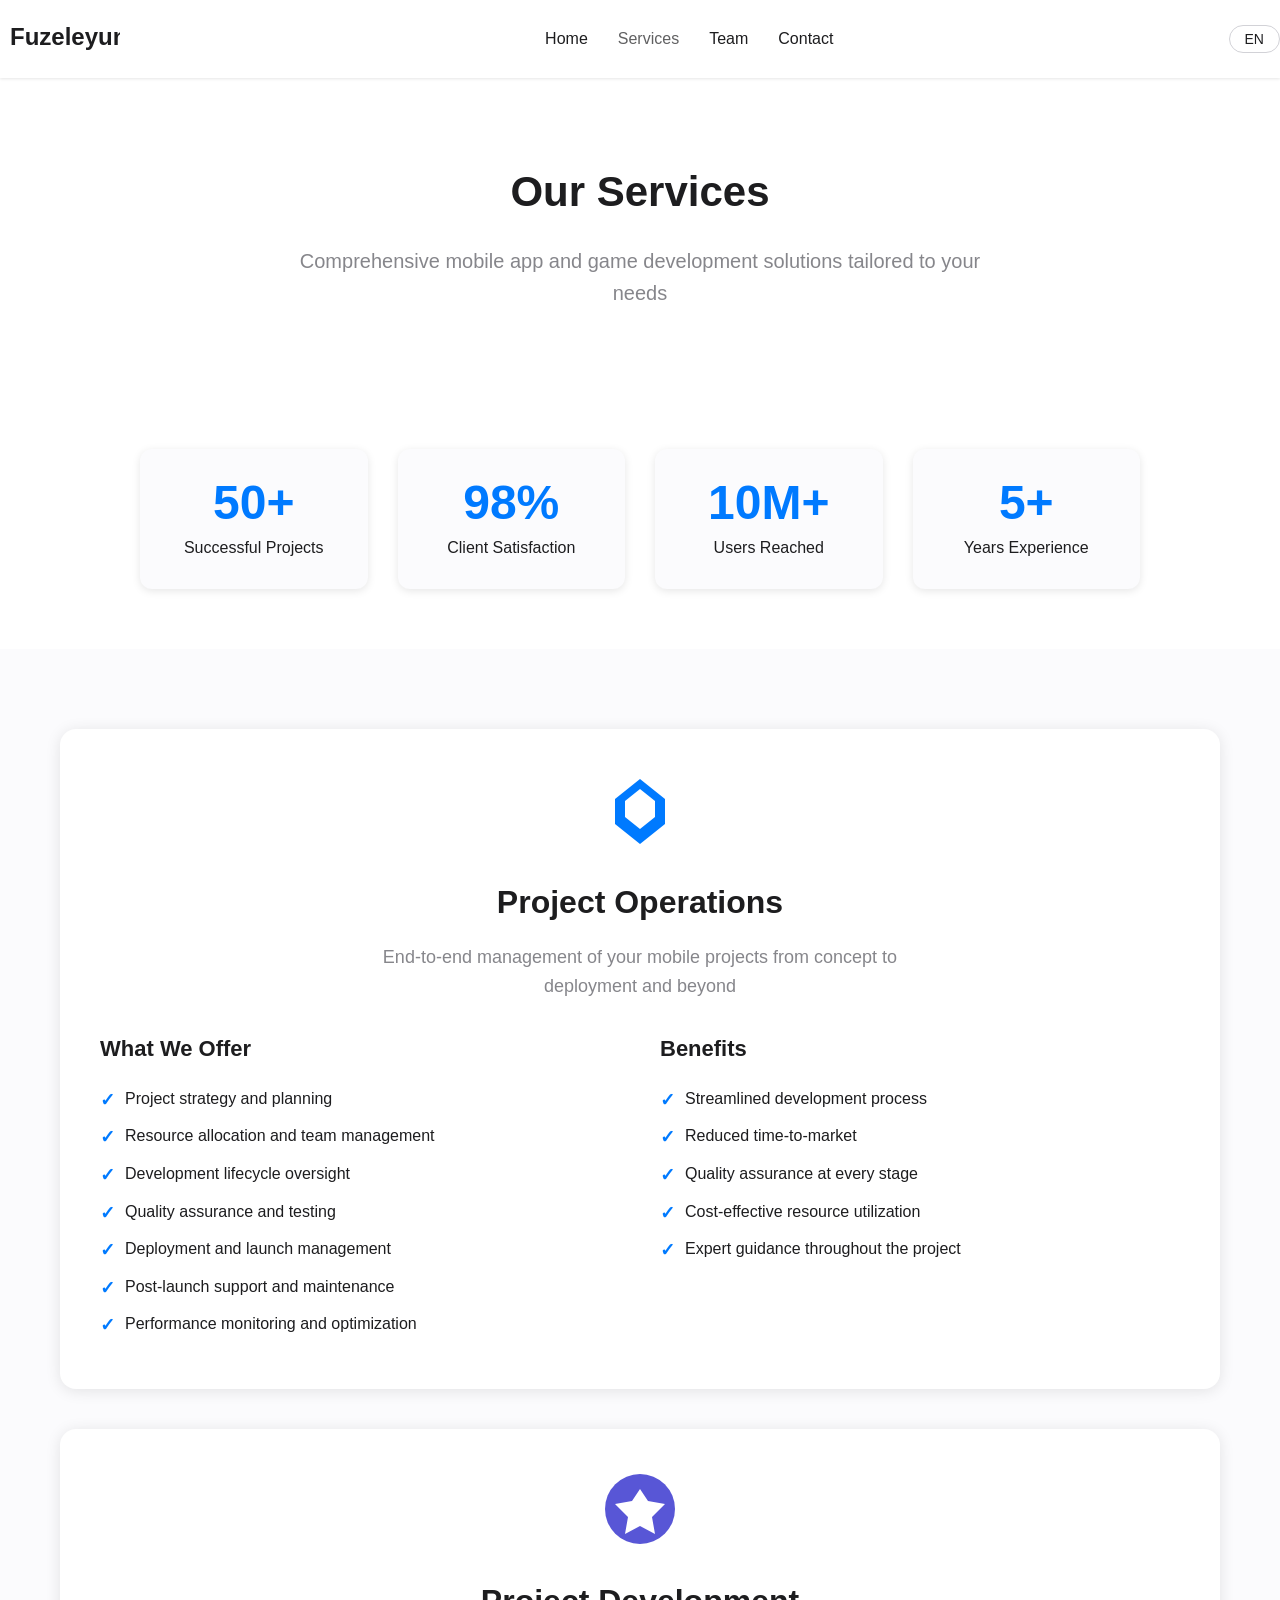
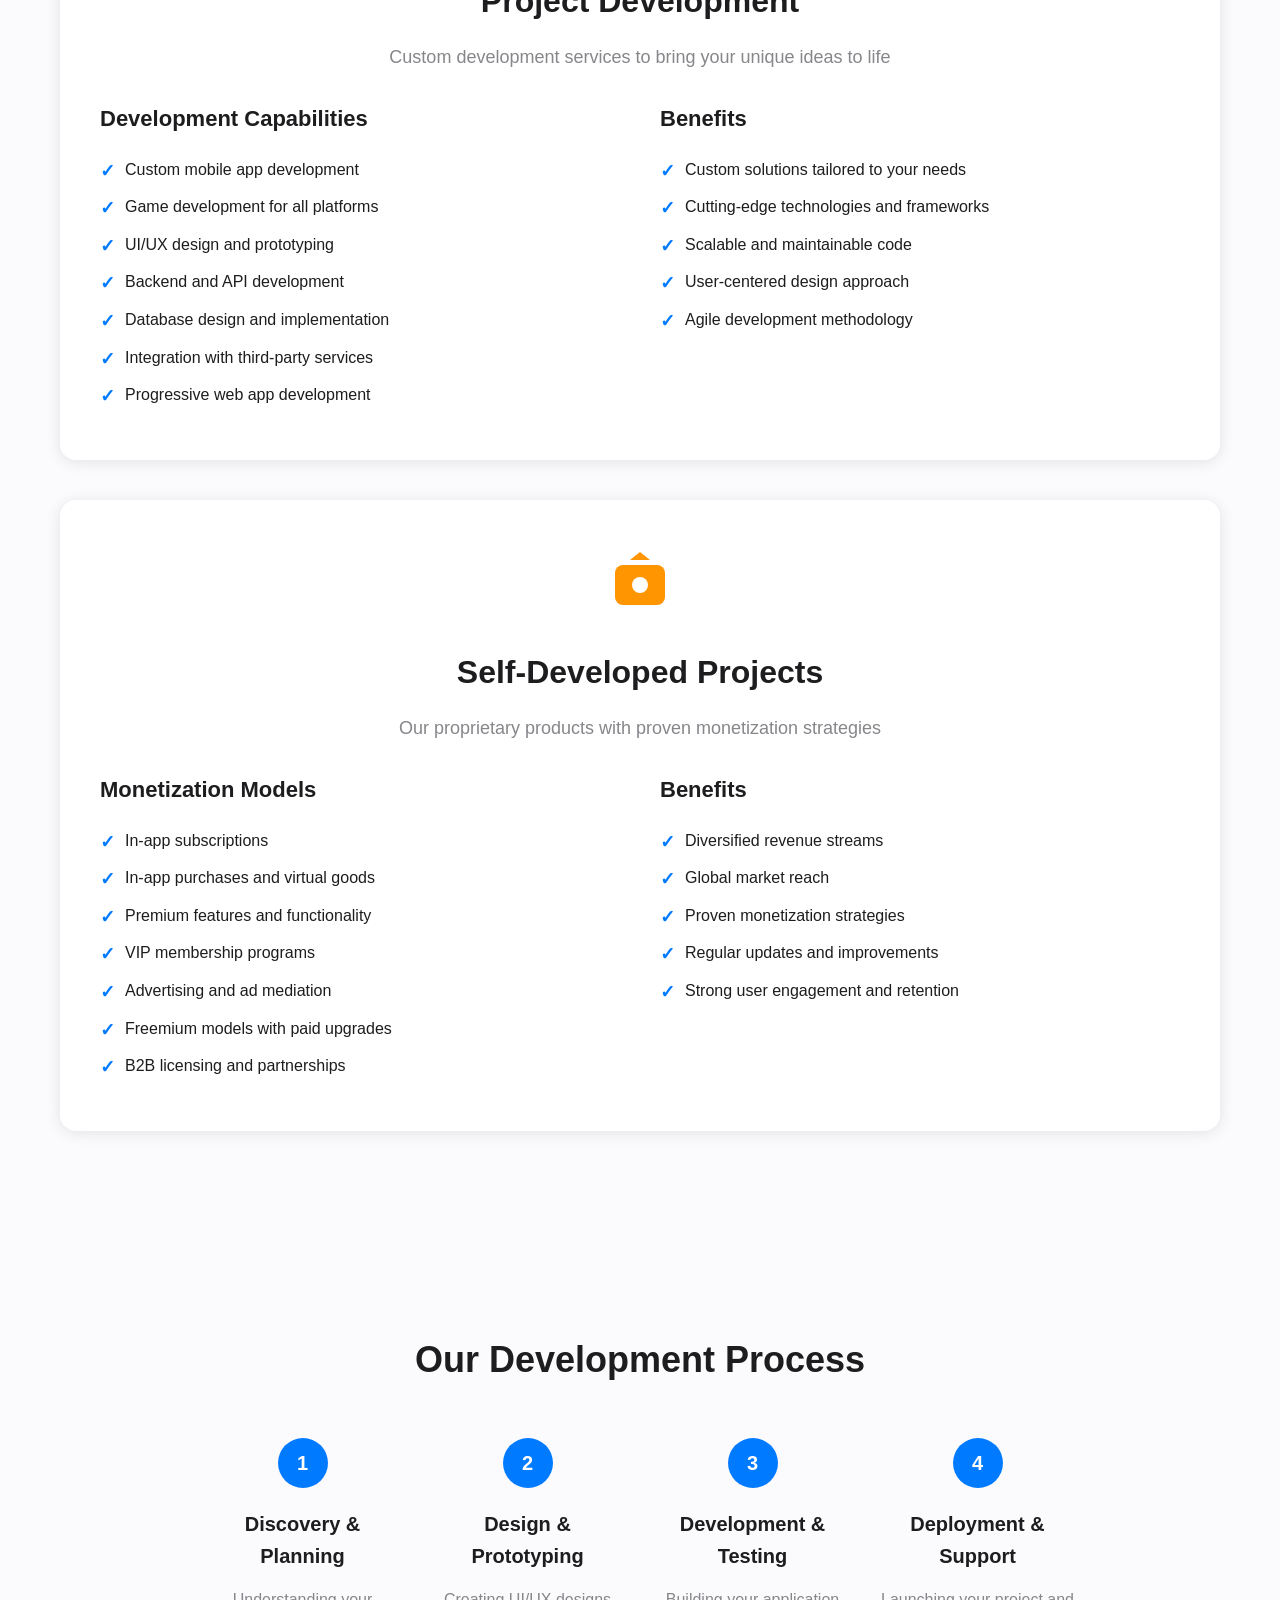
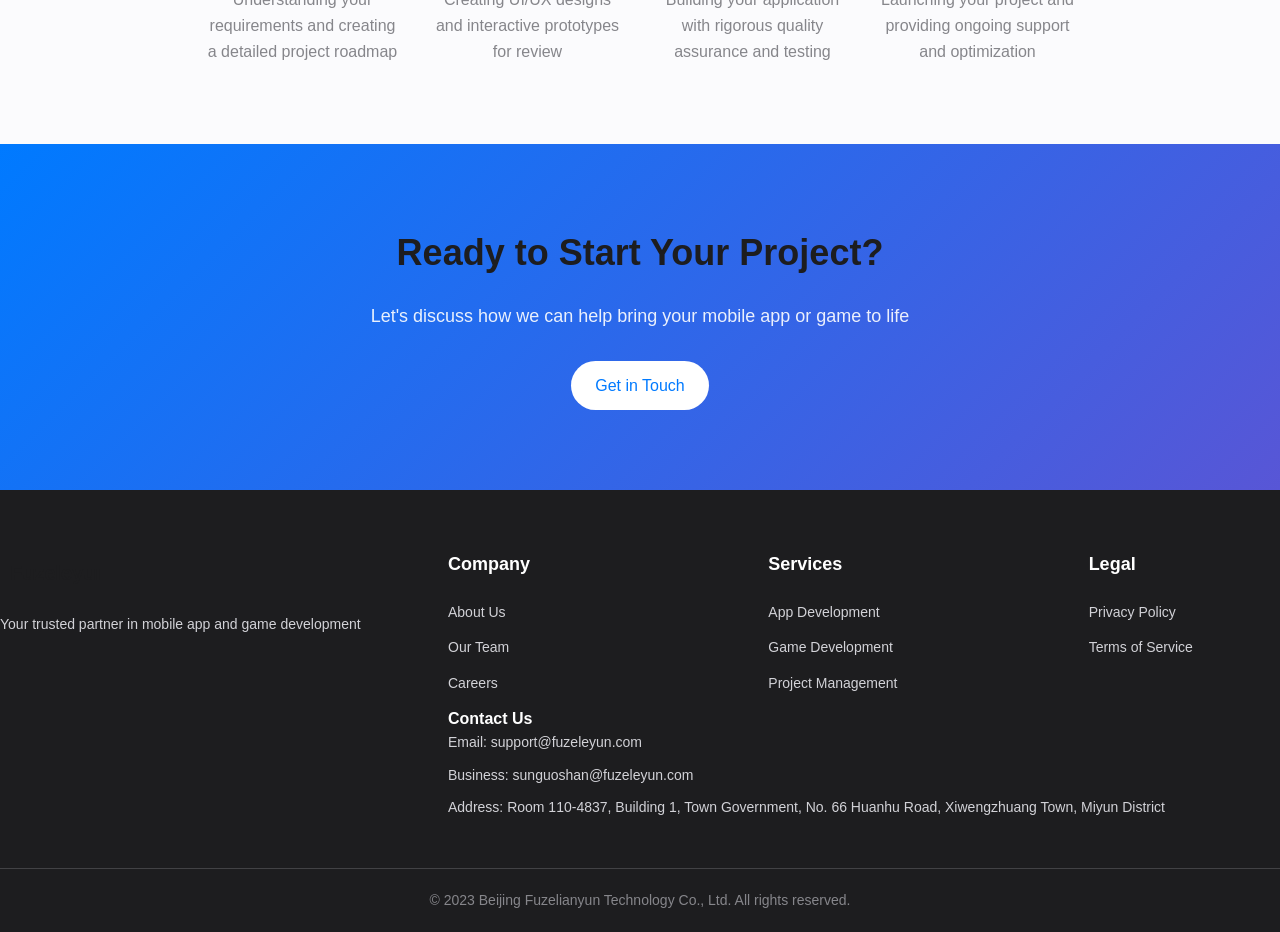
==== services.html @ 1d9f06c8 "work1" ====
<!DOCTYPE html>
<html lang="en">
<head>
    <meta charset="UTF-8">
    <meta name="viewport" content="width=device-width, initial-scale=1.0">
    <meta name="description" content="Fuzeleyun Professional Services - Mobile App Development, Game Development, and Project Operations">
    <meta name="keywords" content="mobile app development, game development, project operations, custom software, Fuzeleyun services">
    <meta name="author" content="Beijing Fuzelianyun Technology Co., Ltd.">
    <title>Our Services - Fuzeleyun</title>
    <link rel="stylesheet" href="css/styles.css">
    <link rel="canonical" href="https://fuzeleyun.com/services.html">
    <!-- Structured Data -->
    <script type="application/ld+json">
    {
        "@context": "https://schema.org",
        "@type": "Service",
        "name": "Mobile App and Game Development Services",
        "provider": {
            "@type": "Organization",
            "name": "Beijing Fuzelianyun Technology Co., Ltd."
        },
        "serviceType": "Mobile App Development, Game Development, Project Operations",
        "description": "Professional services for mobile application and game development, including custom development, project management, and operations.",
        "areaServed": "Global"
    }
    </script>
</head>
<body>
    <!-- Header -->
    <header>
        <nav class="main-nav">
            <div class="logo">
                <svg width="120" height="40" viewBox="0 0 120 40">
                    <text x="10" y="30" font-family="Arial, sans-serif" font-size="24" font-weight="bold" fill="#1d1d1f">Fuzeleyun</text>
                </svg>
            </div>
            <ul class="nav-links">
                <li><a href="index.html">Home</a></li>
                <li><a href="services.html" class="active">Services</a></li>
                <li><a href="team.html">Team</a></li>
                <li><a href="contact.html">Contact</a></li>
            </ul>
            <div class="language-switch">
                <button class="lang-btn">EN</button>
            </div>
        </nav>
    </header>

    <!-- Page Header -->
    <section class="page-header">
        <div class="container">
            <h1>Our Services</h1>
            <p>Comprehensive mobile app and game development solutions tailored to your needs</p>
        </div>
    </section>

    <!-- Statistics Section -->
    <section class="statistics-section">
        <div class="container">
            <div class="statistics-grid">
                <div class="statistic-card">
                    <div class="statistic-number">50+</div>
                    <div class="statistic-label">Successful Projects</div>
                </div>
                <div class="statistic-card">
                    <div class="statistic-number">98%</div>
                    <div class="statistic-label">Client Satisfaction</div>
                </div>
                <div class="statistic-card">
                    <div class="statistic-number">10M+</div>
                    <div class="statistic-label">Users Reached</div>
                </div>
                <div class="statistic-card">
                    <div class="statistic-number">5+</div>
                    <div class="statistic-label">Years Experience</div>
                </div>
            </div>
        </div>
    </section>

    <!-- Services Section -->
    <section class="services-detail">
        <div class="container">
            <!-- Project Operations -->
            <div class="service-detail-card">
                <div class="service-header">
                    <div class="service-icon-large">
                        <svg width="80" height="80" viewBox="0 0 80 80">
                            <path d="M40,10 L65,30 L65,55 L40,75 L15,55 L15,30 Z" fill="#007aff"/>
                            <path d="M40,20 L55,32 L55,48 L40,60 L25,48 L25,32 Z" fill="white"/>
                        </svg>
                    </div>
                    <h2>Project Operations</h2>
                    <p class="service-description">End-to-end management of your mobile projects from concept to deployment and beyond</p>
                </div>
                <div class="service-content">
                    <div class="service-features">
                        <h3>What We Offer</h3>
                        <ul>
                            <li>Project strategy and planning</li>
                            <li>Resource allocation and team management</li>
                            <li>Development lifecycle oversight</li>
                            <li>Quality assurance and testing</li>
                            <li>Deployment and launch management</li>
                            <li>Post-launch support and maintenance</li>
                            <li>Performance monitoring and optimization</li>
                        </ul>
                    </div>
                    <div class="service-benefits">
                        <h3>Benefits</h3>
                        <ul>
                            <li>Streamlined development process</li>
                            <li>Reduced time-to-market</li>
                            <li>Quality assurance at every stage</li>
                            <li>Cost-effective resource utilization</li>
                            <li>Expert guidance throughout the project</li>
                        </ul>
                    </div>
                </div>
            </div>

            <!-- Project Development -->
            <div class="service-detail-card">
                <div class="service-header">
                    <div class="service-icon-large">
                        <svg width="80" height="80" viewBox="0 0 80 80">
                            <circle cx="40" cy="40" r="35" fill="#5856d6"/>
                            <path d="M40,20 L48,32 L65,35 L52,48 L55,65 L40,57 L25,65 L28,48 L15,35 L32,32 Z" fill="white"/>
                        </svg>
                    </div>
                    <h2>Project Development</h2>
                    <p class="service-description">Custom development services to bring your unique ideas to life</p>
                </div>
                <div class="service-content">
                    <div class="service-features">
                        <h3>Development Capabilities</h3>
                        <ul>
                            <li>Custom mobile app development</li>
                            <li>Game development for all platforms</li>
                            <li>UI/UX design and prototyping</li>
                            <li>Backend and API development</li>
                            <li>Database design and implementation</li>
                            <li>Integration with third-party services</li>
                            <li>Progressive web app development</li>
                        </ul>
                    </div>
                    <div class="service-benefits">
                        <h3>Benefits</h3>
                        <ul>
                            <li>Custom solutions tailored to your needs</li>
                            <li>Cutting-edge technologies and frameworks</li>
                            <li>Scalable and maintainable code</li>
                            <li>User-centered design approach</li>
                            <li>Agile development methodology</li>
                        </ul>
                    </div>
                </div>
            </div>

            <!-- Self-Developed Projects -->
            <div class="service-detail-card">
                <div class="service-header">
                    <div class="service-icon-large">
                        <svg width="80" height="80" viewBox="0 0 80 80">
                            <rect x="15" y="25" width="50" height="40" rx="8" fill="#ff9500"/>
                            <path d="M30,20 L40,12 L50,20" fill="#ff9500"/>
                            <circle cx="40" cy="45" r="8" fill="white"/>
                        </svg>
                    </div>
                    <h2>Self-Developed Projects</h2>
                    <p class="service-description">Our proprietary products with proven monetization strategies</p>
                </div>
                <div class="service-content">
                    <div class="service-features">
                        <h3>Monetization Models</h3>
                        <ul>
                            <li>In-app subscriptions</li>
                            <li>In-app purchases and virtual goods</li>
                            <li>Premium features and functionality</li>
                            <li>VIP membership programs</li>
                            <li>Advertising and ad mediation</li>
                            <li>Freemium models with paid upgrades</li>
                            <li>B2B licensing and partnerships</li>
                        </ul>
                    </div>
                    <div class="service-benefits">
                        <h3>Benefits</h3>
                        <ul>
                            <li>Diversified revenue streams</li>
                            <li>Global market reach</li>
                            <li>Proven monetization strategies</li>
                            <li>Regular updates and improvements</li>
                            <li>Strong user engagement and retention</li>
                        </ul>
                    </div>
                </div>
            </div>
        </div>
    </section>

    <!-- Process Section -->
    <section class="process-section">
        <div class="container">
            <h2>Our Development Process</h2>
            <div class="process-steps">
                <div class="process-step">
                    <div class="step-number">1</div>
                    <h3>Discovery & Planning</h3>
                    <p>Understanding your requirements and creating a detailed project roadmap</p>
                </div>
                <div class="process-step">
                    <div class="step-number">2</div>
                    <h3>Design & Prototyping</h3>
                    <p>Creating UI/UX designs and interactive prototypes for review</p>
                </div>
                <div class="process-step">
                    <div class="step-number">3</div>
                    <h3>Development & Testing</h3>
                    <p>Building your application with rigorous quality assurance and testing</p>
                </div>
                <div class="process-step">
                    <div class="step-number">4</div>
                    <h3>Deployment & Support</h3>
                    <p>Launching your project and providing ongoing support and optimization</p>
                </div>
            </div>
        </div>
    </section>

    <!-- CTA Section -->
    <section class="cta-section">
        <div class="container">
            <h2>Ready to Start Your Project?</h2>
            <p>Let's discuss how we can help bring your mobile app or game to life</p>
            <a href="contact.html" class="btn primary">Get in Touch</a>
        </div>
    </section>

    <!-- Footer -->
    <footer>
        <div class="footer-content">
            <div class="footer-logo">
                <svg width="100" height="40" viewBox="0 0 100 40">
                    <text x="10" y="30" font-family="Arial, sans-serif" font-size="20" font-weight="bold" fill="#1d1d1f">Fuzeleyun</text>
                </svg>
                <p>Your trusted partner in mobile app and game development</p>
            </div>
            <div class="footer-links">
                <div class="link-group">
                    <h4>Company</h4>
                    <ul>
                        <li><a href="about.html">About Us</a></li>
                        <li><a href="team.html">Our Team</a></li>
                        <li><a href="careers.html">Careers</a></li>
                    </ul>
                </div>
                <div class="link-group">
                    <h4>Services</h4>
                    <ul>
                        <li><a href="services.html" class="active">App Development</a></li>
                        <li><a href="services.html">Game Development</a></li>
                        <li><a href="services.html">Project Management</a></li>
                    </ul>
                </div>
                <div class="link-group">
                    <h4>Legal</h4>
                    <ul>
                        <li><a href="privacy.html">Privacy Policy</a></li>
                        <li><a href="terms.html">Terms of Service</a></li>
                    </ul>
                </div>
                <div class="contact-info">
                    <h4>Contact Us</h4>
                    <p>Email: support@fuzeleyun.com</p>
                    <p>Business: sunguoshan@fuzeleyun.com</p>
                    <p>Address: Room 110-4837, Building 1, Town Government, No. 66 Huanhu Road, Xiwengzhuang Town, Miyun District</p>
                </div>
            </div>
        </div>
        <div class="footer-bottom">
            <p>&copy; 2023 Beijing Fuzelianyun Technology Co., Ltd. All rights reserved.</p>
        </div>
    </footer>

    <script src="js/main.js"></script>
</body>
</html>
---- css/styles.css ----
/* Reset and Base Styles */
* {
    margin: 0;
    padding: 0;
    box-sizing: border-box;
}

:root {
    --primary-color: #007aff;
    --secondary-color: #5856d6;
    --accent-color: #ff9500;
    --text-color: #1d1d1f;
    --light-text: #86868b;
    --background-color: #fbfbfd;
    --card-background: #ffffff;
    --border-color: #d2d2d7;
    --hover-color: #0071e3;
}

body {
    font-family: -apple-system, BlinkMacSystemFont, "Segoe UI", Roboto, Helvetica, Arial, sans-serif;
    line-height: 1.6;
    color: var(--text-color);
    background-color: var(--background-color);
}

a {
    text-decoration: none;
    color: var(--primary-color);
    transition: color 0.3s ease;
}

a:hover {
    color: var(--hover-color);
}

.container {
    width: 100%;
    max-width: 1200px;
    margin: 0 auto;
    padding: 0 20px;
}

/* Header Styles */
header {
    background-color: var(--card-background);
    box-shadow: 0 1px 3px rgba(0, 0, 0, 0.1);
    position: sticky;
    top: 0;
    z-index: 100;
}

.main-nav {
    display: flex;
    justify-content: space-between;
    align-items: center;
    padding: 15px 0;
}

.nav-links {
    display: flex;
    list-style: none;
}

.nav-links li {
    margin-left: 30px;
}

.nav-links a {
    font-size: 16px;
    font-weight: 500;
    color: var(--text-color);
    transition: opacity 0.3s ease;
}

.nav-links a:hover, .nav-links a.active {
    opacity: 0.7;
}

.lang-btn {
    background-color: transparent;
    border: 1px solid var(--border-color);
    border-radius: 20px;
    padding: 5px 15px;
    font-size: 14px;
    color: var(--text-color);
    cursor: pointer;
    transition: all 0.3s ease;
}

.lang-btn:hover {
    background-color: var(--background-color);
}

/* Hero Section */
.hero {
    padding: 80px 0;
    display: flex;
    align-items: center;
    justify-content: space-between;
}

.hero-content {
    width: 50%;
}

.hero h1 {
    font-size: 48px;
    font-weight: 600;
    line-height: 1.2;
    margin-bottom: 20px;
}

.hero p {
    font-size: 20px;
    color: var(--light-text);
    margin-bottom: 30px;
}

.hero-subtitle {
    font-size: 22px;
    color: var(--light-text);
    margin-bottom: 30px;
    line-height: 1.6;
    max-width: 600px;
}

.cta-buttons {
    display: flex;
    gap: 15px;
}

.btn {
    display: inline-block;
    padding: 12px 24px;
    border-radius: 30px;
    font-weight: 500;
    font-size: 16px;
    transition: all 0.3s ease;
}

.btn.primary {
    background-color: var(--primary-color);
    color: white;
}

.btn.primary:hover {
    background-color: var(--hover-color);
}

.btn.secondary {
    background-color: transparent;
    color: var(--primary-color);
    border: 1px solid var(--primary-color);
}

.btn.secondary:hover {
    background-color: var(--primary-color);
    color: white;
}

.hero-image {
    width: 45%;
}

/* Services Overview */
.services-overview {
    padding: 80px 0;
    background-color: var(--card-background);
}

.services-overview .container {
    max-width: 1200px;
}

.services-overview h2 {
    font-size: 36px;
    font-weight: 600;
    text-align: center;
    margin-bottom: 50px;
}

.services-grid {
    display: grid;
    grid-template-columns: repeat(3, 1fr);
    gap: 30px;
}

.service-card {
    background-color: var(--background-color);
    border-radius: 12px;
    padding: 30px;
    text-align: center;
    transition: transform 0.3s ease;
}

.service-card:hover {
    transform: translateY(-5px);
}

.service-icon {
    margin-bottom: 20px;
}

.service-card h3 {
    font-size: 22px;
    font-weight: 600;
    margin-bottom: 15px;
}

.service-card p {
    color: var(--light-text);
    font-size: 16px;
}

/* Statistics Section */
.statistics-section {
    padding: 60px 0;
    background-color: var(--card-background);
    text-align: center;
}

.statistics-grid {
    display: grid;
    grid-template-columns: repeat(4, 1fr);
    gap: 30px;
    max-width: 1000px;
    margin: 0 auto;
}

.statistic-card {
    padding: 30px 20px;
    background-color: var(--background-color);
    border-radius: 12px;
    box-shadow: 0 2px 8px rgba(0, 0, 0, 0.1);
    transition: transform 0.3s ease, box-shadow 0.3s ease;
}

.statistic-card:hover {
    transform: translateY(-5px);
    box-shadow: 0 4px 15px rgba(0, 0, 0, 0.15);
}

.statistic-number {
    font-size: 48px;
    font-weight: 700;
    color: var(--primary-color);
    margin-bottom: 10px;
    line-height: 1;
}

.statistic-label {
    font-size: 16px;
    color: var(--text-color);
    font-weight: 500;
    line-height: 1.4;
}

/* Services Detail Section */
.services-detail {
    padding: 80px 0;
}

.service-detail-card {
    background-color: var(--card-background);
    border-radius: 16px;
    padding: 40px;
    margin-bottom: 40px;
    box-shadow: 0 2px 15px rgba(0, 0, 0, 0.1);
    transition: transform 0.3s ease;
}

.service-detail-card:hover {
    transform: translateY(-3px);
}

.service-header {
    text-align: center;
    margin-bottom: 30px;
}

.service-icon-large {
    margin-bottom: 20px;
}

.service-icon-large svg {
    width: 80px;
    height: 80px;
}

h2 {
    font-size: 32px;
    font-weight: 600;
    margin-bottom: 15px;
    color: var(--text-color);
}

.service-description {
    font-size: 18px;
    color: var(--light-text);
    line-height: 1.6;
    margin: 0 auto;
    max-width: 600px;
}

.service-content {
    display: flex;
    justify-content: space-between;
    gap: 40px;
}

.service-features,
.service-benefits {
    flex: 1;
}

.service-features h3,
.service-benefits h3 {
    font-size: 22px;
    font-weight: 600;
    margin-bottom: 20px;
    color: var(--text-color);
}

.service-features ul,
.service-benefits ul {
    list-style: none;
    padding-left: 0;
}

.service-features li,
.service-benefits li {
    margin-bottom: 12px;
    padding-left: 25px;
    position: relative;
    line-height: 1.6;
    font-size: 16px;
}

.service-features li::before,
.service-benefits li::before {
    content: "✓";
    position: absolute;
    left: 0;
    top: 0;
    color: var(--primary-color);
    font-weight: bold;
    font-size: 18px;
}

/* Process Section */
.process-section {
    padding: 80px 0;
    background-color: var(--background-color);
    text-align: center;
}

.process-section h2 {
    font-size: 36px;
    font-weight: 600;
    margin-bottom: 50px;
}

.process-steps {
    display: flex;
    justify-content: space-between;
    max-width: 900px;
    margin: 0 auto;
}

.process-step {
    text-align: center;
    flex: 1;
    padding: 0 15px;
}

.step-number {
    width: 50px;
    height: 50px;
    background-color: var(--primary-color);
    color: white;
    border-radius: 50%;
    display: flex;
    align-items: center;
    justify-content: center;
    font-size: 20px;
    font-weight: 600;
    margin: 0 auto 20px;
}

.process-step h3 {
    font-size: 20px;
    font-weight: 600;
    margin-bottom: 15px;
}

.process-step p {
    font-size: 16px;
    color: var(--light-text);
    line-height: 1.6;
}

/* CTA Section */
.cta-section {
    padding: 80px 0;
    text-align: center;
    background: linear-gradient(135deg, var(--primary-color), var(--secondary-color));
    color: white;
}

.cta-section h2 {
    font-size: 36px;
    font-weight: 600;
    margin-bottom: 20px;
}

.cta-section p {
    font-size: 18px;
    margin-bottom: 30px;
    max-width: 600px;
    margin-left: auto;
    margin-right: auto;
    opacity: 0.9;
}

.cta-section .btn.primary {
    background-color: white;
    color: var(--primary-color);
}

.cta-section .btn.primary:hover {
    background-color: var(--background-color);
    transform: scale(1.05);
}

/* Page Header */
.page-header {
    padding: 80px 0;
    text-align: center;
    background-color: var(--card-background);
}

.page-header h1 {
    font-size: 42px;
    font-weight: 600;
    margin-bottom: 20px;
    color: var(--text-color);
}

.page-header p {
    font-size: 20px;
    color: var(--light-text);
    max-width: 700px;
    margin: 0 auto;
    line-height: 1.6;
}

/* Footer Styles */
footer {
    background-color: var(--text-color);
    color: white;
    padding: 60px 0 20px;
}

.footer-content {
    display: flex;
    justify-content: space-between;
    flex-wrap: wrap;
    margin-bottom: 40px;
}

.footer-logo {
    width: 30%;
}

.footer-logo p {
    margin-top: 15px;
    color: #d2d2d7;
    font-size: 14px;
}

.footer-links {
    width: 65%;
    display: flex;
    justify-content: space-between;
    flex-wrap: wrap;
}

.link-group {
    width: 23%;
}

.link-group h4 {
    font-size: 18px;
    font-weight: 600;
    margin-bottom: 20px;
}

.link-group ul {
    list-style: none;
}

.link-group ul li {
    margin-bottom: 10px;
}

.link-group ul li a {
    color: #d2d2d7;
    font-size: 14px;
}

.link-group ul li a:hover {
    color: white;
}

.contact-info p {
    color: #d2d2d7;
    font-size: 14px;
    margin-bottom: 10px;
}

.footer-bottom {
    text-align: center;
    padding-top: 20px;
    border-top: 1px solid #424245;
    font-size: 14px;
    color: #86868b;
}

/* Content Pages Styles */
.content {
    padding: 80px 0;
}

.privacy-content, .terms-content {
    max-width: 800px;
    margin: 0 auto;
    padding: 40px 20px;
    background-color: var(--card-background);
    border-radius: 12px;
    box-shadow: 0 2px 10px rgba(0, 0, 0, 0.1);
}

.privacy-content h1, .terms-content h1 {
    font-size: 36px;
    font-weight: 600;
    margin-bottom: 30px;
    text-align: center;
}

.privacy-content h2, .terms-content h2 {
    font-size: 28px;
    margin-bottom: 20px;
    margin-top: 30px;
}

.privacy-content p, .terms-content p {
    margin-bottom: 15px;
    line-height: 1.7;
}

.privacy-content ul, .terms-content ul {
    margin-left: 20px;
    margin-bottom: 20px;
}

.privacy-content li, .terms-content li {
    margin-bottom: 10px;
    line-height: 1.6;
}

/* Responsive Styles */
@media (max-width: 992px) {
    .hero {
        flex-direction: column;
        text-align: center;
    }
    
    .hero-content {
        width: 100%;
        margin-bottom: 40px;
    }
    
    .hero-image {
        width: 100%;
    }
    
    .why-features {
        flex-direction: column;
        align-items: center;
    }
    
    .feature {
        margin-bottom: 30px;
    }
    
    .statistics-grid {
        grid-template-columns: repeat(2, 1fr);
        gap: 20px;
    }
    
    .statistic-number {
        font-size: 36px;
    }
    
    .service-content {
        flex-direction: column;
        gap: 30px;
    }
    
    .process-steps {
        flex-direction: column;
        gap: 30px;
        max-width: 100%;
    }
    
    .process-step {
        padding: 0;
    }
}

@media (max-width: 768px) {
    .main-nav {
        flex-direction: column;
    }
    
    .nav-links {
        margin-top: 20px;
        flex-wrap: wrap;
        justify-content: center;
    }
    
    .nav-links li {
        margin: 0 15px 10px;
    }
    
    .hero h1 {
        font-size: 36px;
    }
    
    .hero p {
        font-size: 18px;
    }
    
    .services-grid {
        grid-template-columns: 1fr;
    }
    
    .footer-content {
        flex-direction: column;
    }
    
    .footer-logo, .footer-links {
        width: 100%;
    }
    
    .link-group {
        width: 100%;
        margin-bottom: 30px;
    }
    
    .statistics-grid {
        grid-template-columns: 1fr;
    }
    
    .page-header h1 {
        font-size: 32px;
    }
    
    .page-header p {
        font-size: 18px;
    }
    
    .service-detail-card {
        padding: 30px 20px;
    }
    
    h2 {
        font-size: 28px;
    }
    
    .service-description {
        font-size: 16px;
    }
    
    .statistic-number {
        font-size: 32px;
    }
}

/* Why Choose Us */
.why-choose-us {
    padding: 80px 0;
}

.why-choose-us .container {
    max-width: 1200px;
}

.why-content {
    text-align: center;
}

.why-content h2 {
    font-size: 36px;
    font-weight: 600;
    margin-bottom: 50px;
}
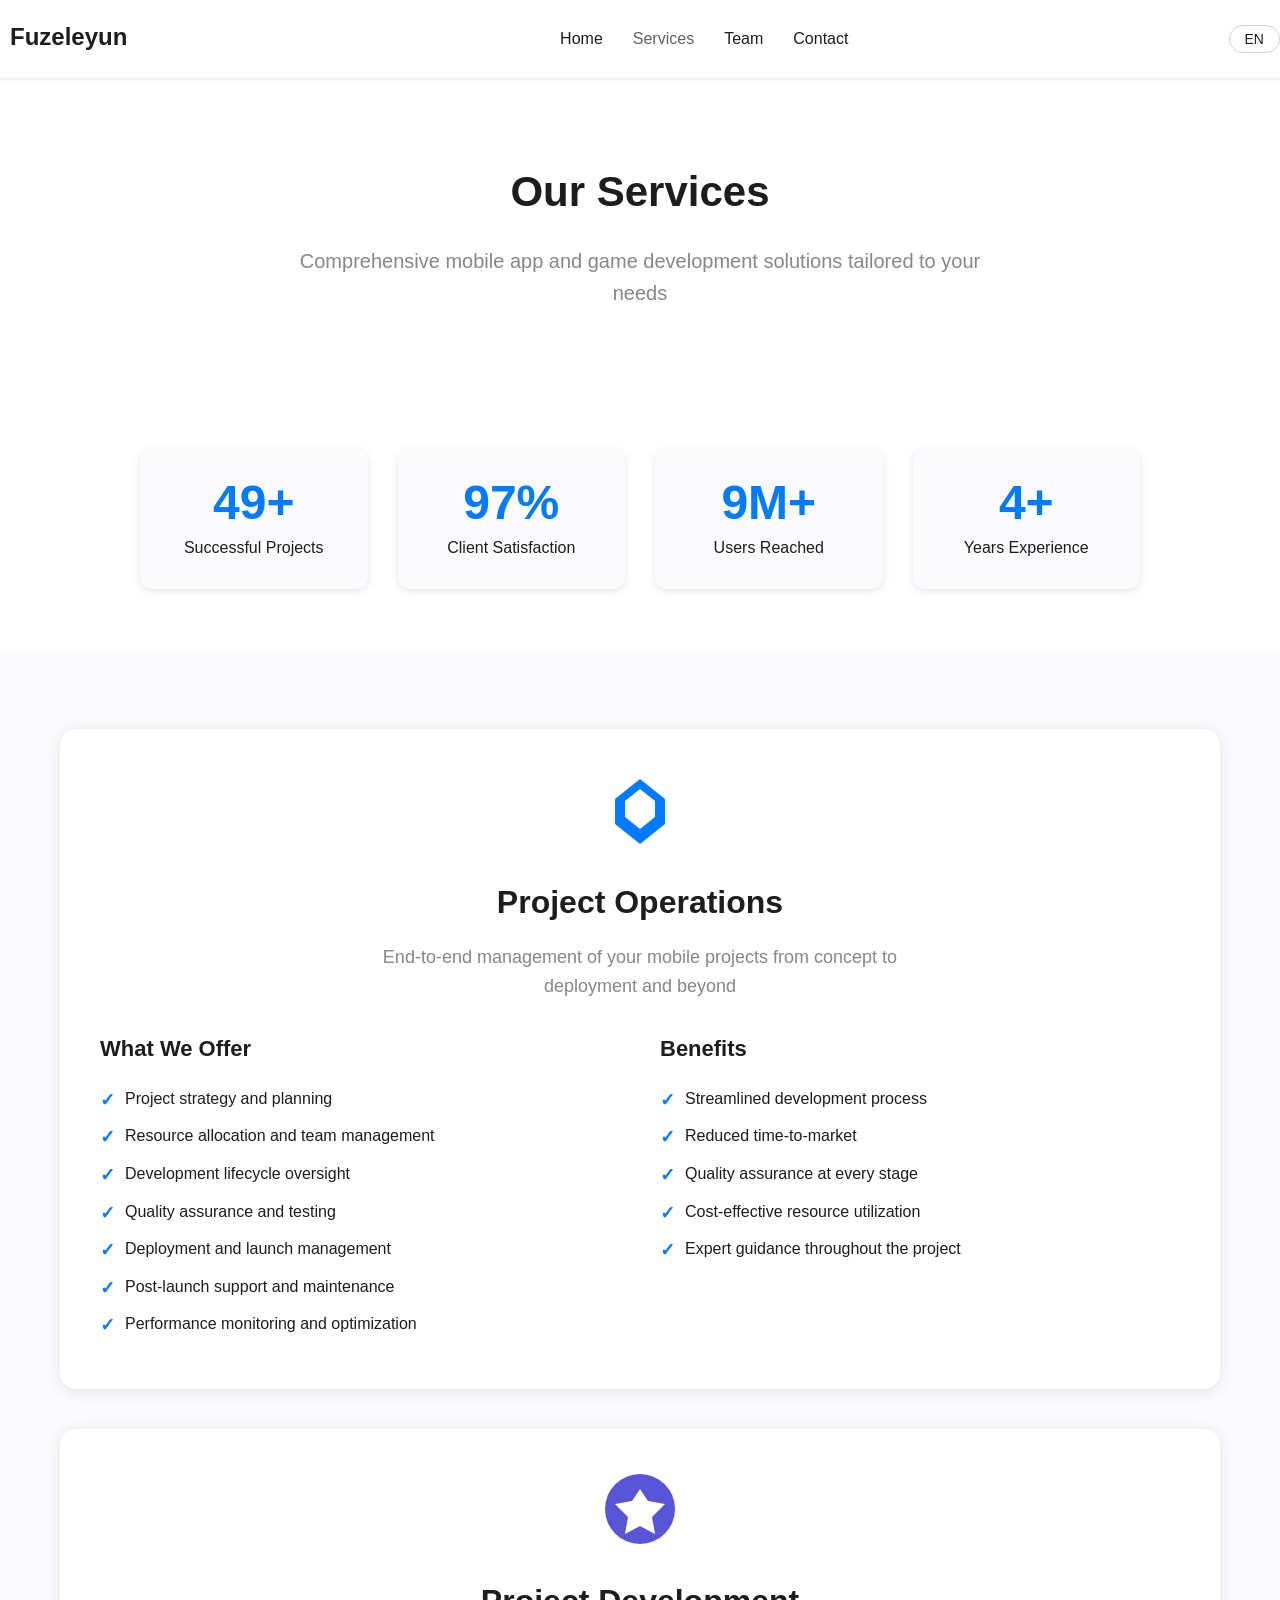
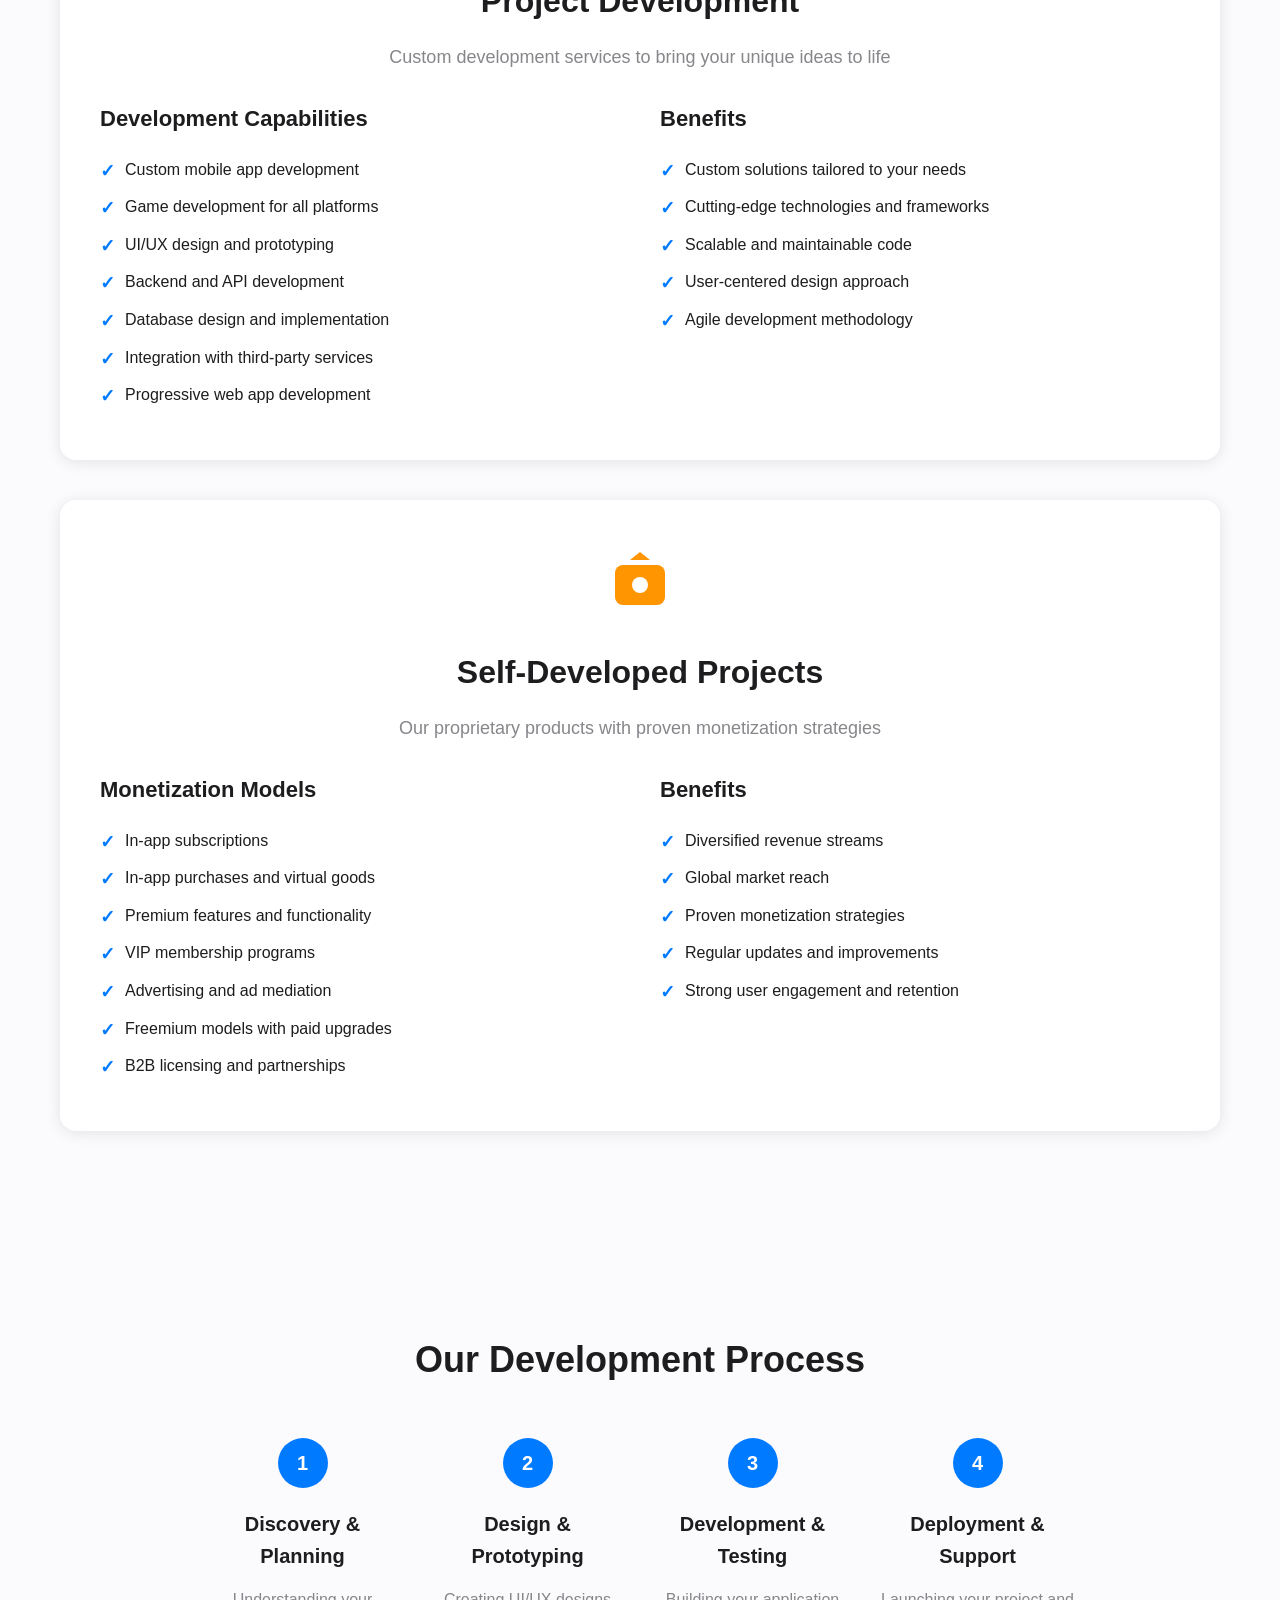
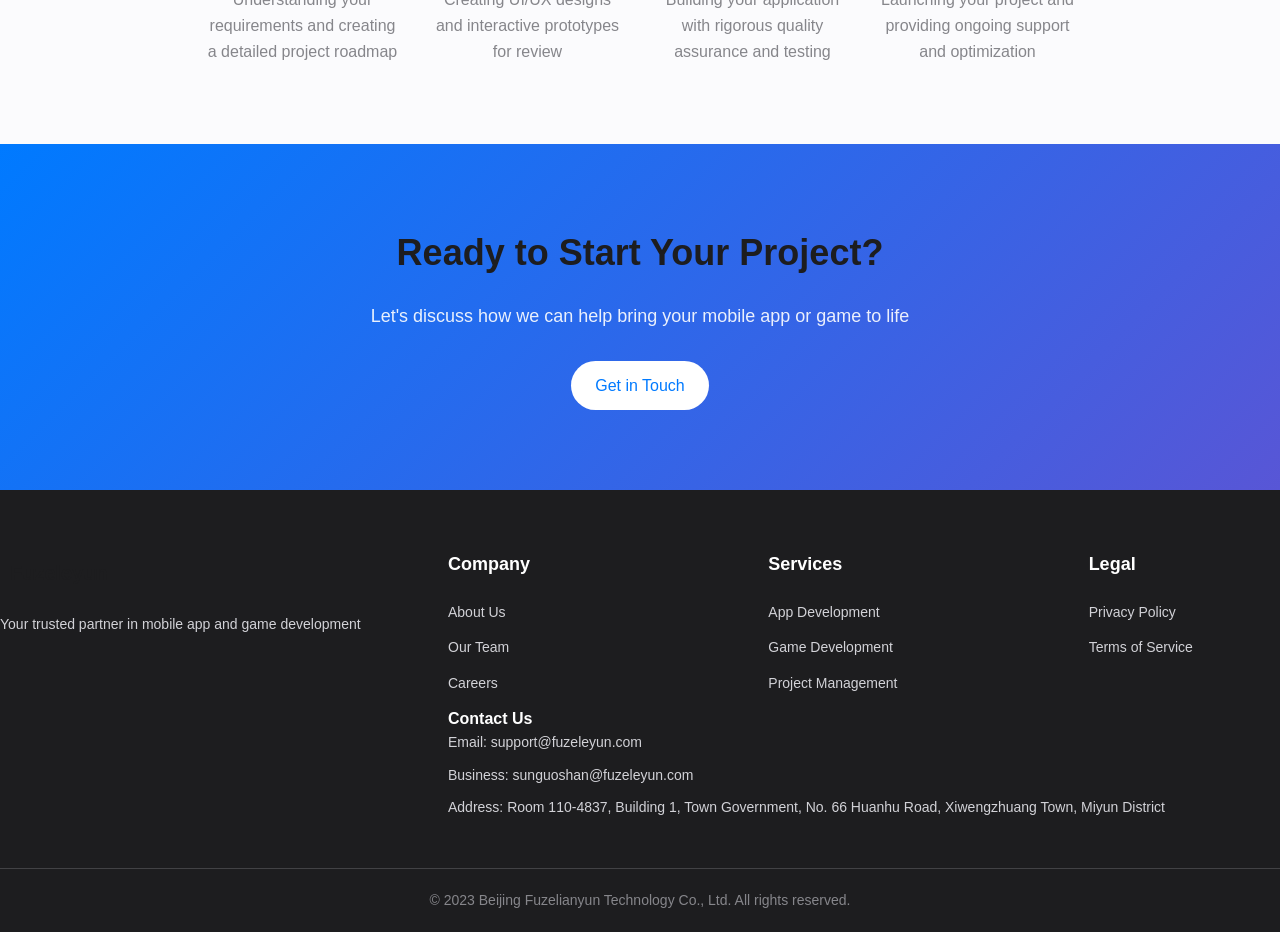
==== commit 25be2ad7: "Update services.html" ====
--- a/services.html
+++ b/services.html
@@ -30,7 +30,7 @@
     <header>
         <nav class="main-nav">
             <div class="logo">
-                <svg width="120" height="40" viewBox="0 0 120 40">
+                <svg width="150" height="40" viewBox="0 0 150 40">
                     <text x="10" y="30" font-family="Arial, sans-serif" font-size="24" font-weight="bold" fill="#1d1d1f">Fuzeleyun</text>
                 </svg>
             </div>
@@ -240,7 +240,7 @@
     <footer>
         <div class="footer-content">
             <div class="footer-logo">
-                <svg width="100" height="40" viewBox="0 0 100 40">
+                <svg width="130" height="40" viewBox="0 0 130 40">
                     <text x="10" y="30" font-family="Arial, sans-serif" font-size="20" font-weight="bold" fill="#1d1d1f">Fuzeleyun</text>
                 </svg>
                 <p>Your trusted partner in mobile app and game development</p>
--- a/css/styles.css
+++ b/css/styles.css
@@ -706,3 +706,217 @@
     font-weight: 600;
     margin-bottom: 50px;
 }
+
+/* Contact Page Styles */
+.contact-info-section {
+    padding: 80px 0;
+    background-color: var(--card-background);
+}
+
+.contact-info-grid {
+    display: grid;
+    grid-template-columns: repeat(3, 1fr);
+    gap: 40px;
+    margin-top: 50px;
+}
+
+.contact-method {
+    text-align: center;
+    padding: 30px;
+    background-color: var(--background-color);
+    border-radius: 12px;
+    box-shadow: 0 2px 8px rgba(0, 0, 0, 0.1);
+    transition: transform 0.3s ease, box-shadow 0.3s ease;
+}
+
+.contact-method:hover {
+    transform: translateY(-5px);
+    box-shadow: 0 4px 15px rgba(0, 0, 0, 0.15);
+}
+
+.contact-icon {
+    margin-bottom: 20px;
+}
+
+.contact-method h3 {
+    font-size: 22px;
+    font-weight: 600;
+    margin-bottom: 15px;
+    color: var(--text-color);
+}
+
+.contact-method p {
+    color: var(--light-text);
+    font-size: 16px;
+    margin-bottom: 8px;
+}
+
+.contact-method a {
+    color: var(--primary-color);
+    text-decoration: none;
+}
+
+.contact-method a:hover {
+    text-decoration: underline;
+}
+
+.contact-form-section {
+    padding: 80px 0;
+}
+
+.contact-form-section h2 {
+    font-size: 36px;
+    font-weight: 600;
+    text-align: center;
+    margin-bottom: 50px;
+}
+
+.contact-form {
+    max-width: 700px;
+    margin: 0 auto;
+}
+
+.form-group {
+    margin-bottom: 25px;
+}
+
+.form-group label {
+    display: block;
+    font-size: 16px;
+    font-weight: 500;
+    margin-bottom: 8px;
+    color: var(--text-color);
+}
+
+.form-group input,
+.form-group select,
+.form-group textarea {
+    width: 100%;
+    padding: 12px 15px;
+    border: 1px solid var(--border-color);
+    border-radius: 8px;
+    font-size: 16px;
+    font-family: inherit;
+    transition: border-color 0.3s ease, box-shadow 0.3s ease;
+}
+
+.form-group input:focus,
+.form-group select:focus,
+.form-group textarea:focus {
+    outline: none;
+    border-color: var(--primary-color);
+    box-shadow: 0 0 0 2px rgba(0, 122, 255, 0.2);
+}
+
+.form-group textarea {
+    resize: vertical;
+    min-height: 120px;
+}
+
+.map-section {
+    padding: 80px 0;
+    background-color: var(--background-color);
+    text-align: center;
+}
+
+.map-section h2 {
+    font-size: 36px;
+    font-weight: 600;
+    margin-bottom: 40px;
+}
+
+.map-placeholder {
+    border-radius: 12px;
+    overflow: hidden;
+    box-shadow: 0 4px 20px rgba(0, 0, 0, 0.15);
+}
+
+.faq-section {
+    padding: 80px 0;
+}
+
+.faq-section h2 {
+    font-size: 36px;
+    font-weight: 600;
+    text-align: center;
+    margin-bottom: 50px;
+}
+
+.faq-list {
+    max-width: 800px;
+    margin: 0 auto;
+}
+
+.faq-item {
+    margin-bottom: 30px;
+    padding: 25px;
+    background-color: var(--card-background);
+    border-radius: 12px;
+    box-shadow: 0 2px 8px rgba(0, 0, 0, 0.1);
+}
+
+.faq-item h3 {
+    font-size: 20px;
+    font-weight: 600;
+    margin-bottom: 15px;
+    color: var(--text-color);
+}
+
+.faq-item p {
+    color: var(--light-text);
+    line-height: 1.6;
+    font-size: 16px;
+}
+
+/* Responsive Contact Styles */
+@media (max-width: 992px) {
+    .contact-info-grid {
+        grid-template-columns: repeat(2, 1fr);
+        gap: 30px;
+    }
+    
+    .contact-method {
+        padding: 25px;
+    }
+    
+    .contact-method h3 {
+        font-size: 20px;
+    }
+    
+    .contact-method p {
+        font-size: 15px;
+    }
+}
+
+@media (max-width: 768px) {
+    .contact-info-grid {
+        grid-template-columns: 1fr;
+        gap: 25px;
+    }
+    
+    .contact-form-section h2,
+    .map-section h2,
+    .faq-section h2 {
+        font-size: 28px;
+        margin-bottom: 40px;
+    }
+    
+    .faq-item {
+        padding: 20px;
+    }
+    
+    .faq-item h3 {
+        font-size: 18px;
+    }
+    
+    .faq-item p {
+        font-size: 15px;
+    }
+    
+    .form-group input,
+    .form-group select,
+    .form-group textarea {
+        font-size: 15px;
+        padding: 10px 12px;
+    }
+}
